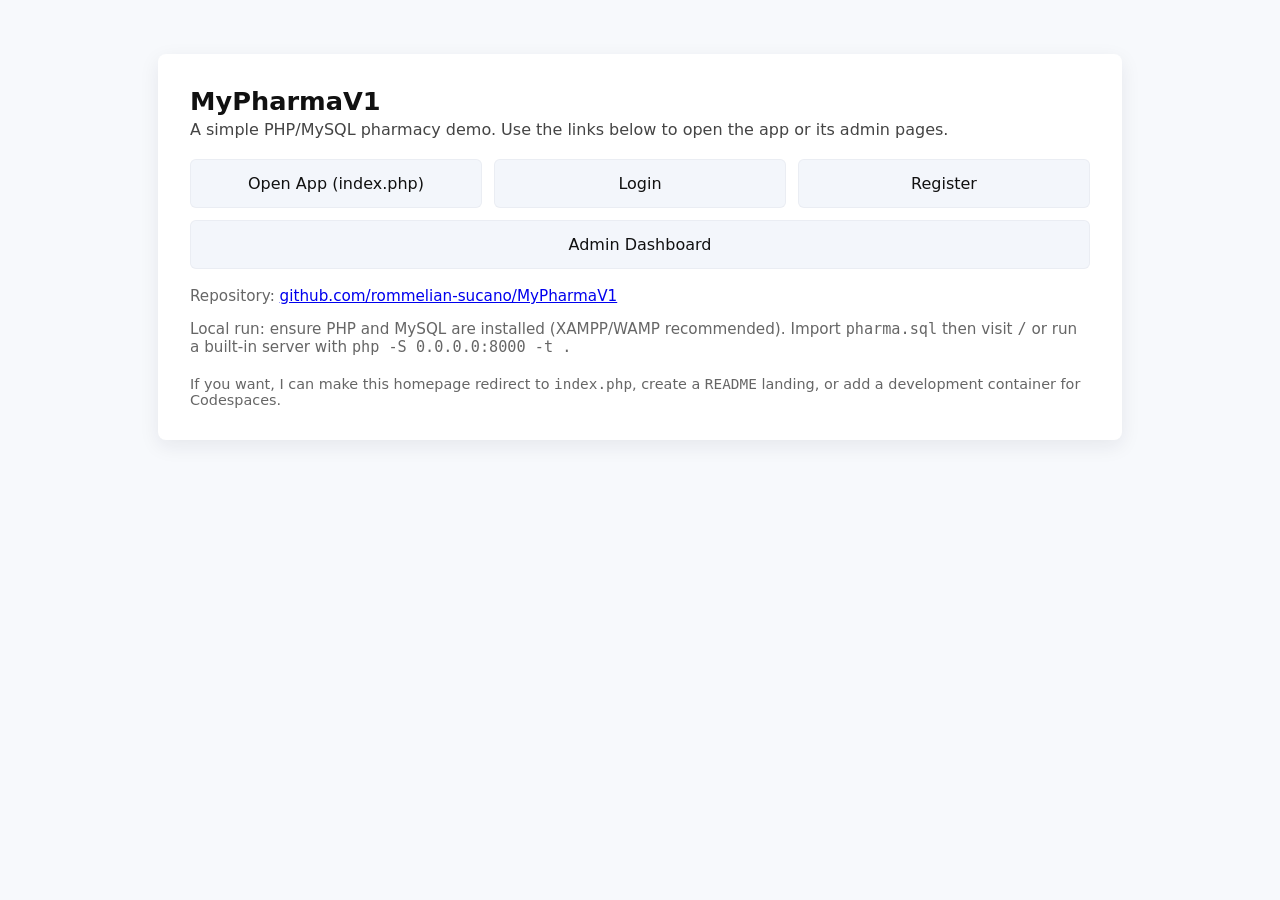
==== index.html @ 167d95c9 "Sec Commit" ====
<!doctype html>
<html lang="en">
  <head>
    <meta charset="utf-8" />
    <meta name="viewport" content="width=device-width, initial-scale=1" />
    <title>MyPharmaV1 — Landing</title>
    <link rel="stylesheet" href="css/custom.css">
    <style>
      body { font-family: system-ui, -apple-system, 'Segoe UI', Roboto, 'Helvetica Neue', Arial; background:#f7f9fc; color:#111; margin:0; }
      .container{max-width:900px;margin:6vh auto;padding:2rem;background:#fff;border-radius:8px;box-shadow:0 6px 20px rgba(20,30,50,.08)}
      h1{margin:0 0 .25rem;font-size:1.6rem}
      p.lead{margin:.25rem 0 1.25rem;color:#444}
      .grid{display:flex;gap:12px;flex-wrap:wrap}
      .card{flex:1 1 220px;padding:14px;border-radius:6px;background:#f3f6fb;text-decoration:none;color:inherit;border:1px solid rgba(20,30,50,.04);display:inline-block;text-align:center}
      .muted{color:#666;font-size:.95rem}
      footer{margin-top:1.25rem;color:#666;font-size:.9rem}
    </style>
  </head>
  <body>
    <main class="container">
      <h1>MyPharmaV1</h1>
      <p class="lead">A simple PHP/MySQL pharmacy demo. Use the links below to open the app or its admin pages.</p>

      <div class="grid">
        <a class="card" href="index.php">Open App (index.php)</a>
        <a class="card" href="login.php">Login</a>
        <a class="card" href="register.php">Register</a>
        <a class="card" href="admin_dashboard.php">Admin Dashboard</a>
      </div>

      <section style="margin-top:18px">
        <p class="muted">Repository: <a href="https://github.com/rommelian-sucano/MyPharmaV1" target="_blank">github.com/rommelian-sucano/MyPharmaV1</a></p>
        <p class="muted">Local run: ensure PHP and MySQL are installed (XAMPP/WAMP recommended). Import <code>pharma.sql</code> then visit <code>/</code> or run a built-in server with <code>php -S 0.0.0.0:8000 -t .</code></p>
      </section>

      <footer>
        <div>If you want, I can make this homepage redirect to <code>index.php</code>, create a <code>README</code> landing, or add a development container for Codespaces.</div>
      </footer>
    </main>
  </body>
</html>
---- css/custom.css ----
/* Custom styles for MyPharma */

/* Hero section */
.hero-section {
    background: linear-gradient(rgba(0, 0, 0, 0.7), rgba(0, 0, 0, 0.7)), url('https://images.unsplash.com/photo-1584308666744-24d5c474f2ae?ixlib=rb-4.0.3&ixid=M3wxMjA3fDB8MHxwaG90by1wYWdlfHx8fGVufDB8fHx8fA%3D%3D&auto=format&fit=crop&w=1200&q=80');
    background-size: cover;
    background-position: center;
    height: 100vh;
    display: flex;
    align-items: center;
    justify-content: center;
    color: white;
}

/* Search container */
.search-container {
    background: rgba(255, 255, 255, 0.9);
    border-radius: 10px;
    padding: 30px;
    box-shadow: 0 10px 30px rgba(0, 0, 0, 0.3);
}

/* Role cards */
.role-card {
    transition: transform 0.3s;
    height: 100%;
}

.role-card:hover {
    transform: translateY(-10px);
}

/* Notification panel */
.notification-panel {
    position: fixed;
    top: 70px; /* Position below navbar */
    right: 20px;
    z-index: 1000;
    max-width: 300px;
    max-height: 80vh;
    overflow-y: auto;
}

/* Notification panel on search page */
.search-page .notification-panel {
    top: 90px; /* Adjust for search page layout */
}

/* Notification content styling */
.notification-panel .alert {
    font-size: 0.9rem;
    line-height: 1.4;
}

.notification-panel .alert i {
    margin-right: 5px;
}

/* Search box */
.search-box {
    box-shadow: 0 4px 20px rgba(0, 0, 0, 0.15);
}

/* Pharmacy cards */
.pharmacy-card {
    transition: all 0.3s;
    border-left: 4px solid #0d6efd;
}

.pharmacy-card:hover {
    transform: translateY(-5px);
    box-shadow: 0 10px 20px rgba(0, 0, 0, 0.1);
}

/* Price tags */
.price-tag {
    background-color: #0d6efd;
    color: white;
    padding: 5px 10px;
    border-radius: 20px;
    font-weight: bold;
}

.stock-low {
    background-color: #dc3545;
}

/* Route line */
.route-line {
    stroke: #0d6efd;
    stroke-width: 4;
    stroke-opacity: 0.7;
}

/* User location marker */
.user-location-marker {
    background-color: #007bff;
    width: 24px;
    height: 24px;
    border-radius: 50%;
    border: 2px solid white;
    display: flex;
    align-items: center;
    justify-content: center;
}

/* Pharmacy markers */
.pharmacy-marker {
    background-color: #28a745;
    border: 2px solid white;
    border-radius: 50%;
    width: 24px;
    height: 24px;
    display: flex;
    align-items: center;
    justify-content: center;
    color: white;
    font-weight: bold;
}

/* Stat cards */
.stat-card {
    transition: all 0.3s;
}

.stat-card:hover {
    transform: translateY(-5px);
    box-shadow: 0 10px 20px rgba(0, 0, 0, 0.1);
}

/* Medicine cards */
.medicine-card {
    transition: all 0.3s;
}

.medicine-card:hover {
    transform: translateY(-5px);
    box-shadow: 0 10px 20px rgba(0, 0, 0, 0.1);
}

/* Admin Dashboard Buttons */
.btn-admin-action {
    min-width: 90px;
    font-weight: 500;
}

/* Map container */
.map-container {
    height: 200px;
    width: 100%;
    border: 1px solid #ddd;
    border-radius: 5px;
    margin-top: 10px;
}

/* Sidebar */
.sidebar {
    height: 100vh;
    position: fixed;
    overflow-y: auto;
}

.main-content {
    margin-left: 280px;
}

/* Responsive adjustments */
@media (max-width: 768px) {
    .main-content {
        margin-left: 0;
    }
    
    .sidebar {
        position: relative;
        height: auto;
    }
    
    .notification-panel {
        position: fixed;
        top: 70px;
        right: 10px;
        left: 10px;
        max-width: calc(100% - 20px);
        max-height: 60vh;
        margin: 0;
    }
}
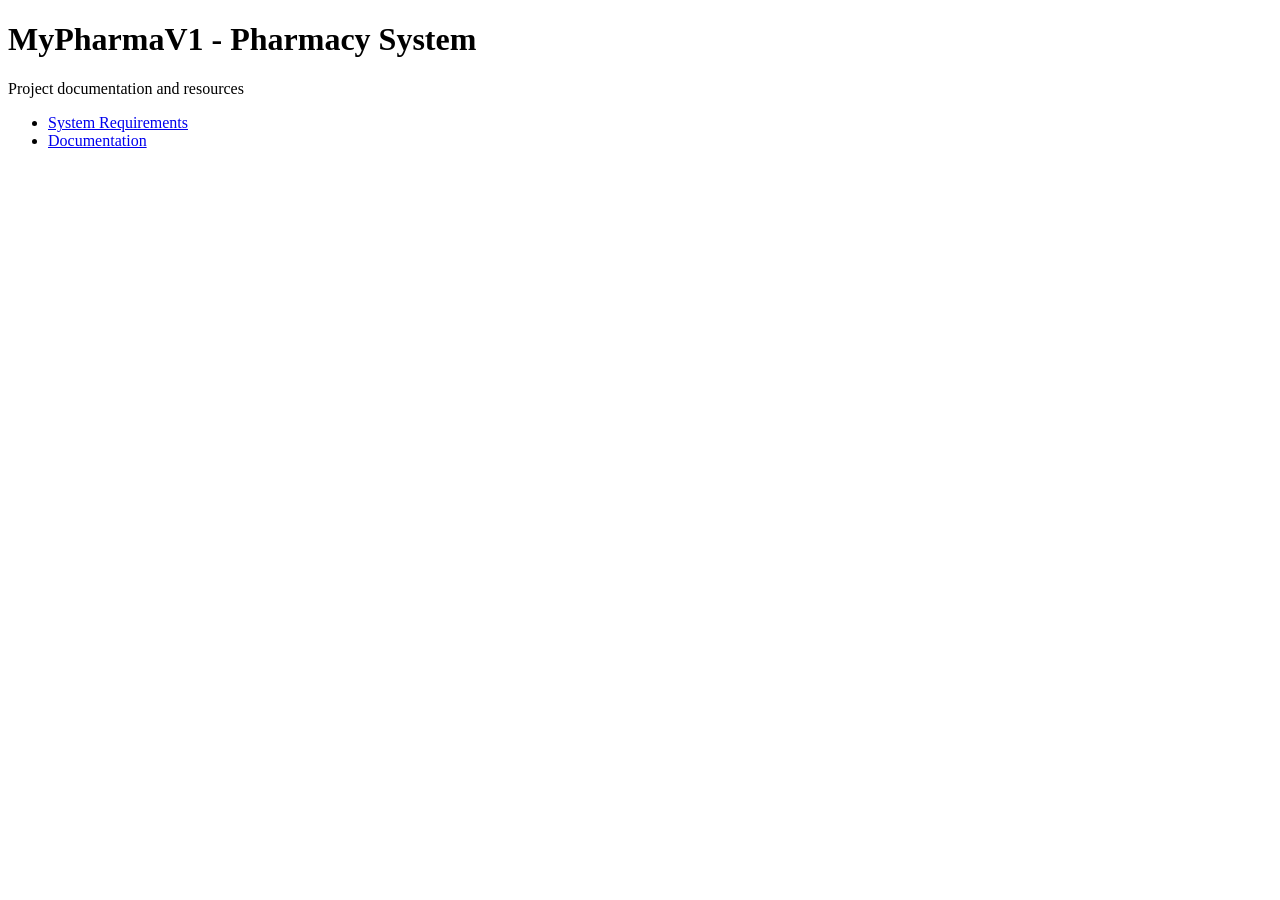
==== commit 660e0bbe: "Update index.html" ====
--- a/index.html
+++ b/index.html
@@ -1,41 +1,14 @@
-<!doctype html>
-<html lang="en">
-  <head>
-    <meta charset="utf-8" />
-    <meta name="viewport" content="width=device-width, initial-scale=1" />
-    <title>MyPharmaV1 — Landing</title>
-    <link rel="stylesheet" href="css/custom.css">
-    <style>
-      body { font-family: system-ui, -apple-system, 'Segoe UI', Roboto, 'Helvetica Neue', Arial; background:#f7f9fc; color:#111; margin:0; }
-      .container{max-width:900px;margin:6vh auto;padding:2rem;background:#fff;border-radius:8px;box-shadow:0 6px 20px rgba(20,30,50,.08)}
-      h1{margin:0 0 .25rem;font-size:1.6rem}
-      p.lead{margin:.25rem 0 1.25rem;color:#444}
-      .grid{display:flex;gap:12px;flex-wrap:wrap}
-      .card{flex:1 1 220px;padding:14px;border-radius:6px;background:#f3f6fb;text-decoration:none;color:inherit;border:1px solid rgba(20,30,50,.04);display:inline-block;text-align:center}
-      .muted{color:#666;font-size:.95rem}
-      footer{margin-top:1.25rem;color:#666;font-size:.9rem}
-    </style>
-  </head>
-  <body>
-    <main class="container">
-      <h1>MyPharmaV1</h1>
-      <p class="lead">A simple PHP/MySQL pharmacy demo. Use the links below to open the app or its admin pages.</p>
-
-      <div class="grid">
-        <a class="card" href="index.php">Open App (index.php)</a>
-        <a class="card" href="login.php">Login</a>
-        <a class="card" href="register.php">Register</a>
-        <a class="card" href="admin_dashboard.php">Admin Dashboard</a>
-      </div>
-
-      <section style="margin-top:18px">
-        <p class="muted">Repository: <a href="https://github.com/rommelian-sucano/MyPharmaV1" target="_blank">github.com/rommelian-sucano/MyPharmaV1</a></p>
-        <p class="muted">Local run: ensure PHP and MySQL are installed (XAMPP/WAMP recommended). Import <code>pharma.sql</code> then visit <code>/</code> or run a built-in server with <code>php -S 0.0.0.0:8000 -t .</code></p>
-      </section>
-
-      <footer>
-        <div>If you want, I can make this homepage redirect to <code>index.php</code>, create a <code>README</code> landing, or add a development container for Codespaces.</div>
-      </footer>
-    </main>
-  </body>
+<!DOCTYPE html>
+<html>
+<head>
+    <title>MyPharma</title>
+</head>
+<body>
+    <h1>MyPharmaV1 - Pharmacy System</h1>
+    <p>Project documentation and resources</p>
+    <ul>
+        <li><a href="SRS/">System Requirements</a></li>
+        <li><a href="README.md">Documentation</a></li>
+    </ul>
+</body>
 </html>
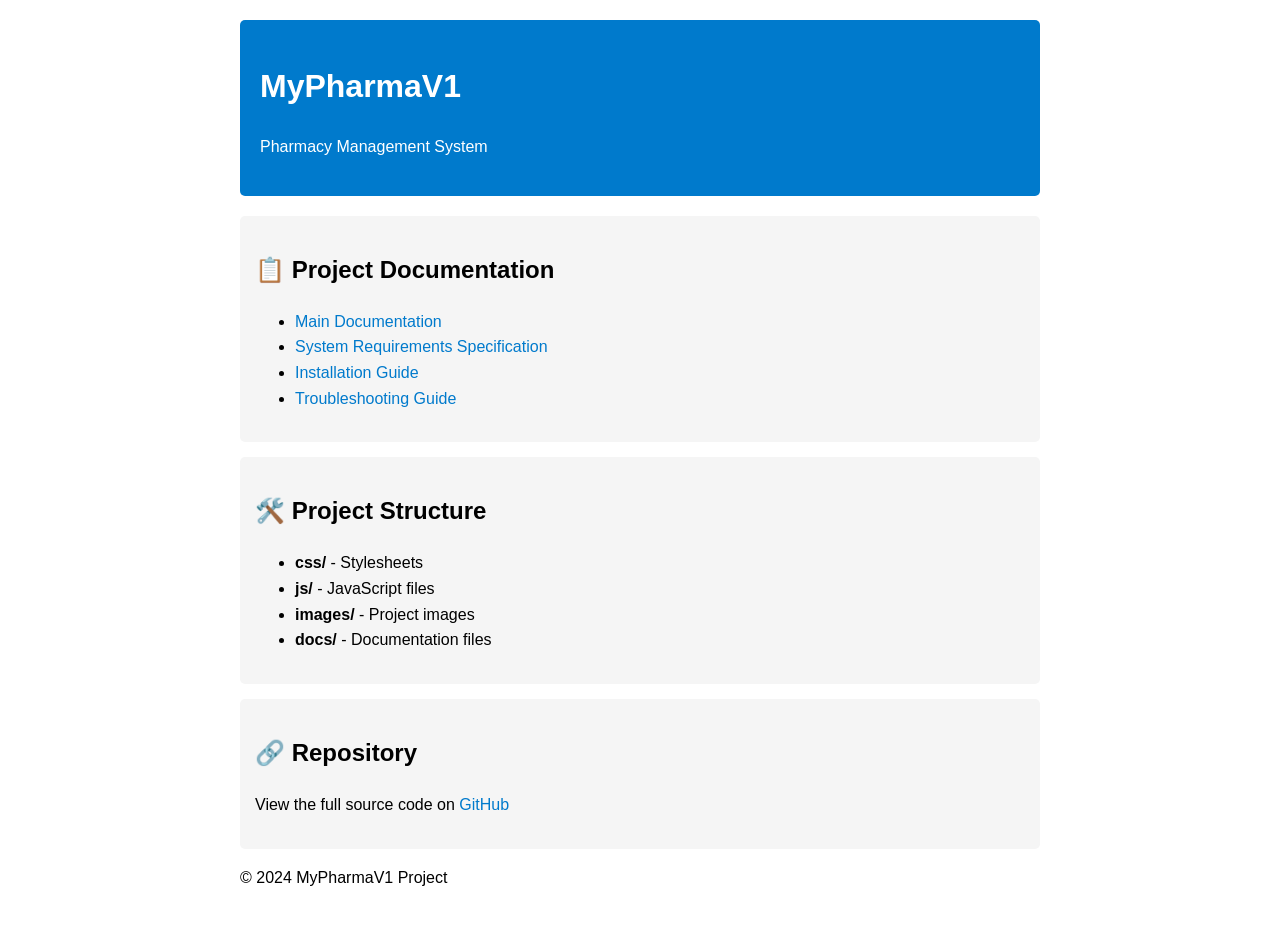
==== commit 5af3ad53: "Adding index.html" ====
--- a/index.html
+++ b/index.html
@@ -1,14 +1,72 @@
 <!DOCTYPE html>
-<html>
+<html lang="en">
 <head>
-    <title>MyPharma</title>
+    <meta charset="UTF-8">
+    <meta name="viewport" content="width=device-width, initial-scale=1.0">
+    <title>MyPharma - Pharmacy Management System</title>
+    <style>
+        body {
+            font-family: Arial, sans-serif;
+            max-width: 800px;
+            margin: 0 auto;
+            padding: 20px;
+            line-height: 1.6;
+        }
+        header {
+            background: #007acc;
+            color: white;
+            padding: 20px;
+            border-radius: 5px;
+            margin-bottom: 20px;
+        }
+        .section {
+            background: #f5f5f5;
+            padding: 15px;
+            margin: 15px 0;
+            border-radius: 5px;
+        }
+        a {
+            color: #007acc;
+            text-decoration: none;
+        }
+        a:hover {
+            text-decoration: underline;
+        }
+    </style>
 </head>
 <body>
-    <h1>MyPharmaV1 - Pharmacy System</h1>
-    <p>Project documentation and resources</p>
-    <ul>
-        <li><a href="SRS/">System Requirements</a></li>
-        <li><a href="README.md">Documentation</a></li>
-    </ul>
+    <header>
+        <h1>MyPharmaV1</h1>
+        <p>Pharmacy Management System</p>
+    </header>
+    
+    <div class="section">
+        <h2>📋 Project Documentation</h2>
+        <ul>
+            <li><a href="README.md">Main Documentation</a></li>
+            <li><a href="SRS/">System Requirements Specification</a></li>
+            <li><a href="INSTALL.md">Installation Guide</a></li>
+            <li><a href="TROUBLESHOOT.md">Troubleshooting Guide</a></li>
+        </ul>
+    </div>
+    
+    <div class="section">
+        <h2>🛠️ Project Structure</h2>
+        <ul>
+            <li><strong>css/</strong> - Stylesheets</li>
+            <li><strong>js/</strong> - JavaScript files</li>
+            <li><strong>images/</strong> - Project images</li>
+            <li><strong>docs/</strong> - Documentation files</li>
+        </ul>
+    </div>
+    
+    <div class="section">
+        <h2>🔗 Repository</h2>
+        <p>View the full source code on <a href="https://github.com/rommelian-sucano/MyPharmaV1">GitHub</a></p>
+    </div>
+    
+    <footer>
+        <p>© 2024 MyPharmaV1 Project</p>
+    </footer>
 </body>
 </html>
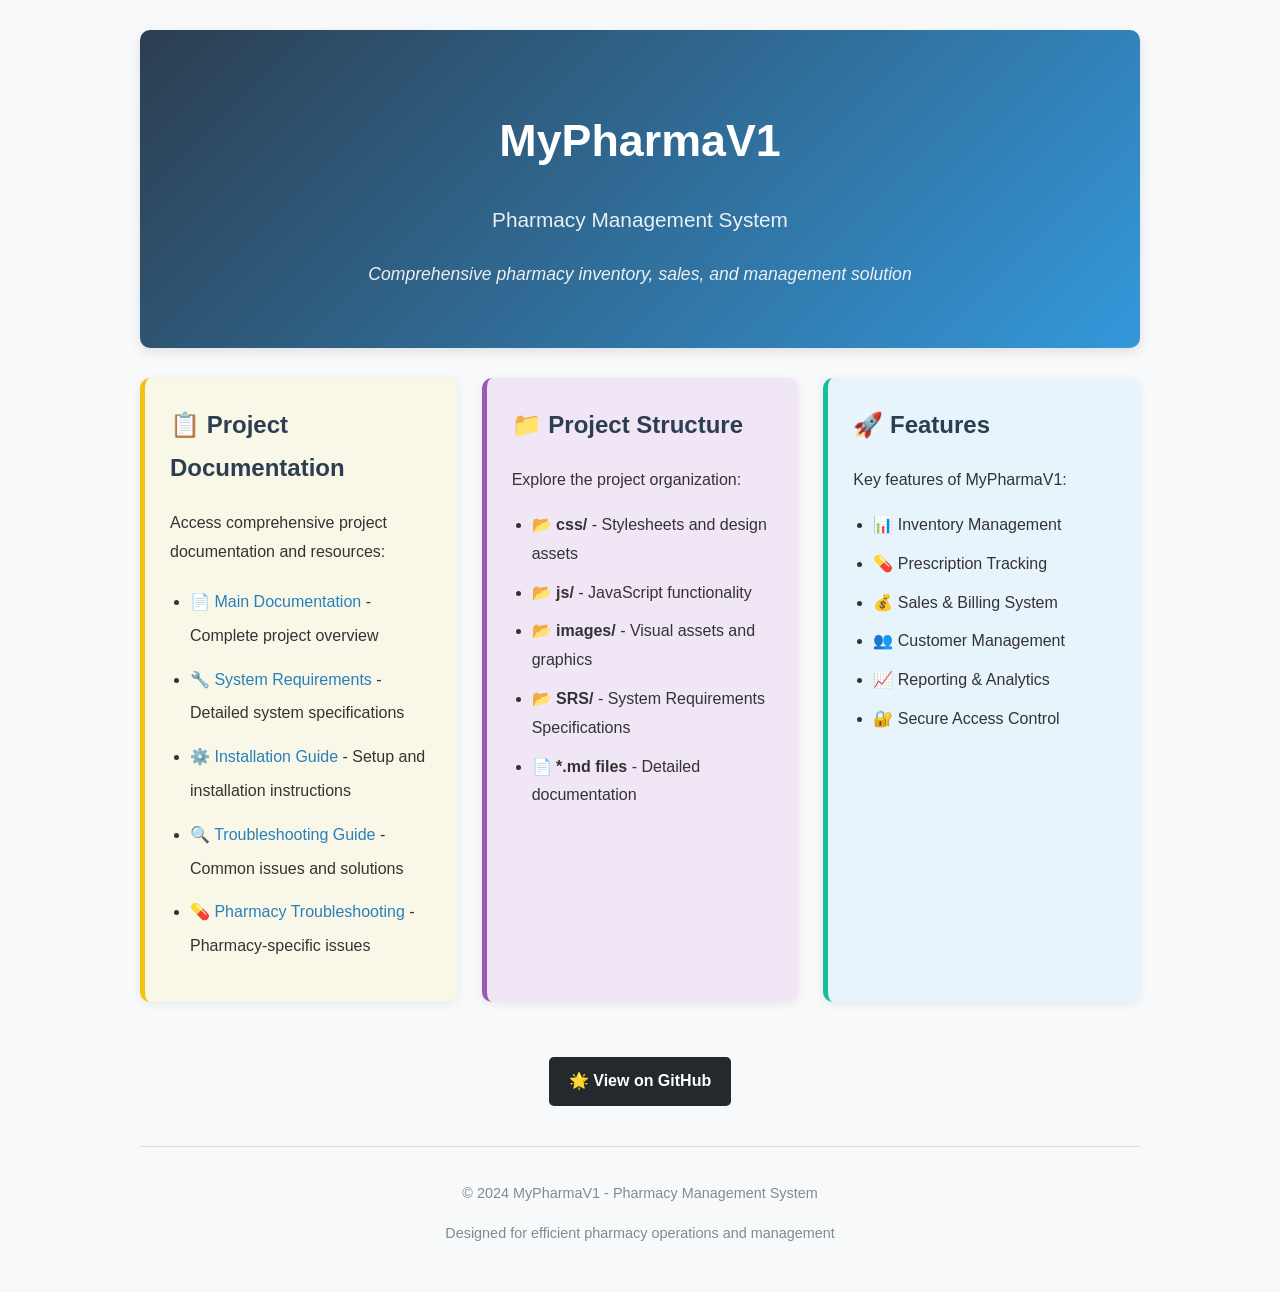
==== commit eee8b1bd: "Adding index.html" ====
--- a/index.html
+++ b/index.html
@@ -3,70 +3,211 @@
 <head>
     <meta charset="UTF-8">
     <meta name="viewport" content="width=device-width, initial-scale=1.0">
-    <title>MyPharma - Pharmacy Management System</title>
+    <title>MyPharmaV1 - Pharmacy System</title>
     <style>
         body {
-            font-family: Arial, sans-serif;
-            max-width: 800px;
+            font-family: 'Segoe UI', Tahoma, Geneva, Verdana, sans-serif;
+            max-width: 1000px;
             margin: 0 auto;
-            padding: 20px;
-            line-height: 1.6;
-        }
+            padding: 30px;
+            line-height: 1.8;
+            background-color: #f8f9fa;
+            color: #333;
+        }
+        
         header {
-            background: #007acc;
+            background: linear-gradient(135deg, #2c3e50, #3498db);
             color: white;
-            padding: 20px;
+            padding: 40px;
+            border-radius: 10px;
+            margin-bottom: 30px;
+            text-align: center;
+            box-shadow: 0 4px 12px rgba(0, 0, 0, 0.1);
+        }
+        
+        h1 {
+            font-size: 2.8em;
+            margin-bottom: 10px;
+            color: white;
+        }
+        
+        .subtitle {
+            font-size: 1.3em;
+            opacity: 0.9;
+            margin-bottom: 0;
+        }
+        
+        .tagline {
+            font-size: 1.1em;
+            font-style: italic;
+            margin-top: 20px;
+            color: #ecf0f1;
+        }
+        
+        .main-content {
+            display: grid;
+            grid-template-columns: repeat(auto-fit, minmax(300px, 1fr));
+            gap: 25px;
+            margin-bottom: 40px;
+        }
+        
+        .card {
+            background: white;
+            padding: 25px;
+            border-radius: 10px;
+            box-shadow: 0 2px 10px rgba(0, 0, 0, 0.08);
+            transition: transform 0.3s ease, box-shadow 0.3s ease;
+            border-left: 5px solid #3498db;
+        }
+        
+        .card:hover {
+            transform: translateY(-5px);
+            box-shadow: 0 5px 20px rgba(0, 0, 0, 0.12);
+        }
+        
+        .card h2 {
+            color: #2c3e50;
+            margin-top: 0;
+            font-size: 1.5em;
+            display: flex;
+            align-items: center;
+            gap: 10px;
+        }
+        
+        .card ul {
+            padding-left: 20px;
+        }
+        
+        .card li {
+            margin-bottom: 10px;
+            position: relative;
+        }
+        
+        .card a {
+            color: #2980b9;
+            text-decoration: none;
+            font-weight: 500;
+            transition: color 0.2s;
+            display: inline-block;
+            padding: 5px 0;
+        }
+        
+        .card a:hover {
+            color: #1a5276;
+            text-decoration: underline;
+        }
+        
+        .tech-stack {
+            background: #e8f4fc;
+            border-left-color: #1abc9c;
+        }
+        
+        .quick-links {
+            background: #f9f7e8;
+            border-left-color: #f1c40f;
+        }
+        
+        .project-info {
+            background: #f0e6f5;
+            border-left-color: #9b59b6;
+        }
+        
+        footer {
+            text-align: center;
+            margin-top: 40px;
+            padding-top: 20px;
+            border-top: 1px solid #ddd;
+            color: #7f8c8d;
+            font-size: 0.9em;
+        }
+        
+        .github-link {
+            display: inline-block;
+            background: #24292e;
+            color: white;
+            padding: 10px 20px;
             border-radius: 5px;
-            margin-bottom: 20px;
-        }
-        .section {
-            background: #f5f5f5;
-            padding: 15px;
-            margin: 15px 0;
-            border-radius: 5px;
-        }
-        a {
-            color: #007acc;
             text-decoration: none;
-        }
-        a:hover {
-            text-decoration: underline;
+            margin-top: 15px;
+            font-weight: bold;
+            transition: background 0.3s;
+        }
+        
+        .github-link:hover {
+            background: #000;
+            text-decoration: none;
+        }
+        
+        @media (max-width: 768px) {
+            body {
+                padding: 15px;
+            }
+            
+            header {
+                padding: 25px 15px;
+            }
+            
+            h1 {
+                font-size: 2em;
+            }
         }
     </style>
 </head>
 <body>
     <header>
         <h1>MyPharmaV1</h1>
-        <p>Pharmacy Management System</p>
+        <p class="subtitle">Pharmacy Management System</p>
+        <p class="tagline">Comprehensive pharmacy inventory, sales, and management solution</p>
     </header>
     
-    <div class="section">
-        <h2>📋 Project Documentation</h2>
-        <ul>
-            <li><a href="README.md">Main Documentation</a></li>
-            <li><a href="SRS/">System Requirements Specification</a></li>
-            <li><a href="INSTALL.md">Installation Guide</a></li>
-            <li><a href="TROUBLESHOOT.md">Troubleshooting Guide</a></li>
-        </ul>
+    <div class="main-content">
+        <div class="card quick-links">
+            <h2>📋 Project Documentation</h2>
+            <p>Access comprehensive project documentation and resources:</p>
+            <ul>
+                <li><a href="README.md" target="_blank">📄 Main Documentation</a> - Complete project overview</li>
+                <li><a href="SRS/" target="_blank">🔧 System Requirements</a> - Detailed system specifications</li>
+                <li><a href="INSTALL.md" target="_blank">⚙️ Installation Guide</a> - Setup and installation instructions</li>
+                <li><a href="TROUBLESHOOT.md" target="_blank">🔍 Troubleshooting Guide</a> - Common issues and solutions</li>
+                <li><a href="PHARMACY_TROUBLESHOOT.md" target="_blank">💊 Pharmacy Troubleshooting</a> - Pharmacy-specific issues</li>
+            </ul>
+        </div>
+        
+        <div class="card project-info">
+            <h2>📁 Project Structure</h2>
+            <p>Explore the project organization:</p>
+            <ul>
+                <li><strong>📂 css/</strong> - Stylesheets and design assets</li>
+                <li><strong>📂 js/</strong> - JavaScript functionality</li>
+                <li><strong>📂 images/</strong> - Visual assets and graphics</li>
+                <li><strong>📂 SRS/</strong> - System Requirements Specifications</li>
+                <li><strong>📄 *.md files</strong> - Detailed documentation</li>
+            </ul>
+        </div>
+        
+        <div class="card tech-stack">
+            <h2>🚀 Features</h2>
+            <p>Key features of MyPharmaV1:</p>
+            <ul>
+                <li>📊 Inventory Management</li>
+                <li>💊 Prescription Tracking</li>
+                <li>💰 Sales & Billing System</li>
+                <li>👥 Customer Management</li>
+                <li>📈 Reporting & Analytics</li>
+                <li>🔐 Secure Access Control</li>
+            </ul>
+        </div>
     </div>
     
-    <div class="section">
-        <h2>🛠️ Project Structure</h2>
-        <ul>
-            <li><strong>css/</strong> - Stylesheets</li>
-            <li><strong>js/</strong> - JavaScript files</li>
-            <li><strong>images/</strong> - Project images</li>
-            <li><strong>docs/</strong> - Documentation files</li>
-        </ul>
-    </div>
-    
-    <div class="section">
-        <h2>🔗 Repository</h2>
-        <p>View the full source code on <a href="https://github.com/rommelian-sucano/MyPharmaV1">GitHub</a></p>
+    <div style="text-align: center; margin-top: 30px;">
+        <a href="https://github.com/rommelian-sucano/MyPharmaV1" class="github-link" target="_blank">
+            🌟 View on GitHub
+        </a>
     </div>
     
     <footer>
-        <p>© 2024 MyPharmaV1 Project</p>
+        <p>© 2024 MyPharmaV1 - Pharmacy Management System</p>
+        <p>Designed for efficient pharmacy operations and management</p>
     </footer>
 </body>
 </html>
